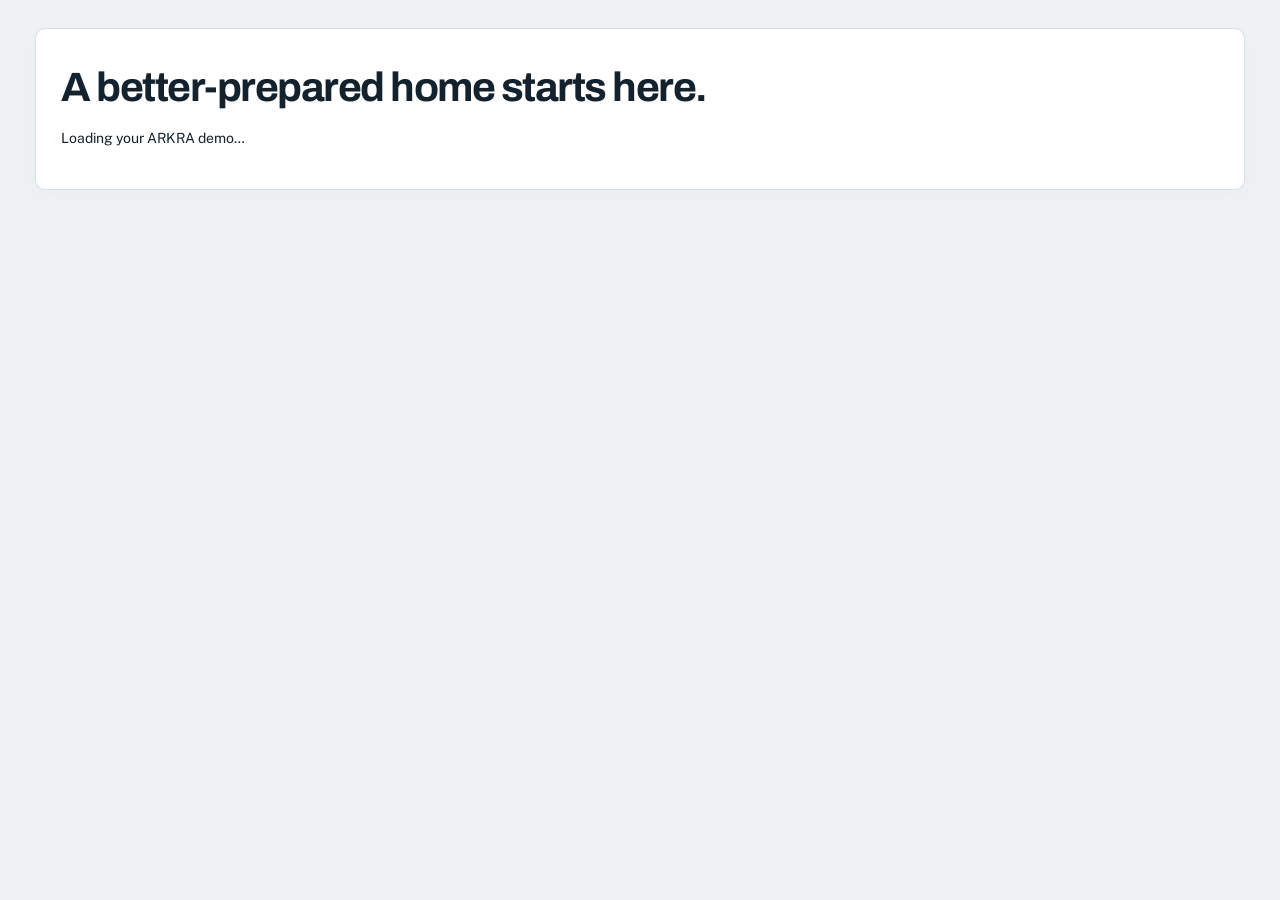
==== about/index.html @ 0b9d2a99 "Publish ARKRA website" ====
<!doctype html>
<html lang="en-GB">
  <head>
    <meta charset="utf-8" />
    <meta name="viewport" content="width=device-width,initial-scale=1" />
    <meta
      name="description"
      content="Understand your home’s climate risks and build a practical, funded resilience plan. ARKRA demo product."
    />
    <meta name="theme-color" content="#102d3b" />
    <title>ARKRA · About</title>
    <link rel="icon" href="data:," />
    <link rel="stylesheet" href="../assets/css/arkra.css?v=3" />
  </head>
  <body data-page="about">
    <a class="skip" href="#main">Skip to content</a>
    <div id="header"></div>
    <main id="main">
      <section class="card">
        <h1>A better-prepared home starts here.</h1>
        <p>Loading your ARKRA demo…</p>
        <noscript
          >Enable JavaScript to explore this interactive demo. No information is
          sent.</noscript
        >
      </section>
    </main>
    <div id="footer"></div>
    <script type="module" src="../assets/js/app.js?v=3"></script>
  </body>
</html>
---- assets/css/arkra.css ----
@import url("https://fonts.googleapis.com/css2?family=Archivo:wght@400;500;600;700;800&family=Public+Sans:wght@400;500;600;700&display=swap");
:root {
  --paper: #eef2f3;
  --card: #fff;
  --ink: #13222c;
  --muted: #566874;
  --line: #d6dee2;
  --accent: #0a5a78;
  --soft: #e4eff2;
  --nav: #102d3b;
  --a: #2e8b57;
  --b: #7fae2e;
  --c: #d9a400;
  --d: #e2741b;
  --e: #c7352b;
  --shadow: 0 5px 22px #183d4d06;
  color-scheme: light;
}
html[data-theme="dark"] {
  --paper: #101c24;
  --card: #182a35;
  --ink: #ecf3f5;
  --muted: #a9bcc7;
  --line: #334853;
  --accent: #7bd0ec;
  --soft: #213d4c;
  --nav: #0a1720;
  color-scheme: dark;
}
* {
  box-sizing: border-box;
}
body {
  margin: 0;
  background: var(--paper);
  color: var(--ink);
  font:
    14px/1.65 "Public Sans",
    sans-serif;
  font-variant-numeric: tabular-nums;
}
h1,
h2,
h3,
.wordmark,
.metric {
  font-family: Archivo, sans-serif;
  line-height: 1.15;
}
h1 {
  font-size: clamp(28px, 3.2vw, 42px);
  letter-spacing: -1.5px;
  margin: 10px 0 16px;
}
h2 {
  font-size: 23px;
  letter-spacing: -0.6px;
  margin: 0 0 16px;
}
h3 {
  font-size: 17px;
  margin: 0 0 10px;
}
p {
  margin: 0 0 14px;
}
a {
  color: var(--accent);
  text-underline-offset: 4px;
}
button,
a,
input,
select,
textarea {
  touch-action: manipulation;
}
button,
.button {
  border: 1px solid var(--line);
  border-radius: 6px;
  background: var(--card);
  color: var(--ink);
  padding: 10px 16px;
  font:
    600 13px "Public Sans",
    sans-serif;
  cursor: pointer;
  display: inline-flex;
  align-items: center;
  justify-content: center;
  gap: 10px;
  text-decoration: none;
}
button:hover,
.button:hover {
  border-color: var(--accent);
}
.primary {
  background: var(--accent);
  color: var(--card);
  border-color: var(--accent);
}
html[data-theme="dark"] .primary {
  color: #102d3b;
}
:focus-visible {
  outline: 3px solid #d9a400;
  outline-offset: 4px;
}
.skip {
  position: absolute;
  top: -100px;
}
.skip:focus {
  top: 8px;
  z-index: 9;
}
.topbar {
  background: var(--nav);
  color: white;
}
.header {
  max-width: 1400px;
  padding: 23px 40px;
  margin: auto;
  display: flex;
  align-items: center;
  gap: 42px;
}
.wordmark {
  font-size: 27px;
  color: white;
  letter-spacing: 3px;
  font-weight: 800;
  text-decoration: none;
}
.wordmark span {
  color: #79bbca;
}
.brandnote {
  font-size: 10px;
  letter-spacing: 1.8px;
  color: #b2c7cf;
  margin-top: 4px;
}
nav {
  display: flex;
  gap: 7px;
  flex: 1;
}
nav a {
  color: #b8ccd5;
  text-decoration: none;
  padding: 8px 13px;
  border-radius: 5px;
  font-size: 13px;
}
nav a.active {
  color: white;
  background: #294754;
}
nav a:hover {
  color: white;
}
.theme {
  background: transparent;
  border-color: #55727f;
  color: white;
  padding: 8px 12px;
}
.notice {
  border-bottom: 1px solid var(--line);
  color: var(--muted);
  font-size: 11px;
  padding: 9px 30px;
  text-align: center;
  background: var(--card);
}
main {
  max-width: 1320px;
  margin: 0 auto;
  padding: 35px 35px 65px;
}
.eyebrow {
  font-size: 10px;
  letter-spacing: 2px;
  font-weight: 700;
  text-transform: uppercase;
  color: var(--accent);
}
.pageintro {
  display: flex;
  justify-content: space-between;
  align-items: end;
  margin-bottom: 27px;
  gap: 20px;
}
.pageintro p {
  max-width: 700px;
  color: var(--muted);
  margin: 0;
}
.tag {
  display: inline-flex;
  align-items: center;
  border: 1px solid var(--line);
  border-radius: 4px;
  padding: 4px 8px;
  font-size: 10px;
  letter-spacing: 0.5px;
  white-space: nowrap;
  background: var(--card);
  color: var(--muted);
}
.dot {
  width: 6px;
  height: 6px;
  background: #65b9c5;
  border-radius: 50%;
  display: inline-block;
  margin-right: 7px;
}
.card {
  background: var(--card);
  border: 1px solid var(--line);
  border-radius: 9px;
  box-shadow: var(--shadow);
  padding: 25px;
}
.grid {
  display: grid;
  gap: 20px;
}
.three {
  grid-template-columns: repeat(3, 1fr);
}
.four {
  grid-template-columns: repeat(4, 1fr);
}
.two {
  grid-template-columns: repeat(2, 1fr);
}
.muted,
small {
  color: var(--muted);
}
small {
  font-size: 11px;
}
.section {
  margin-top: 30px;
}
.sectiontitle {
  display: flex;
  align-items: center;
  justify-content: space-between;
  margin-bottom: 15px;
}
.sectiontitle h2 {
  margin: 0;
}
.metric {
  font-size: 37px;
  letter-spacing: -1.4px;
  font-weight: 600;
  margin: 12px 0 6px;
}
.metric small {
  font-size: 14px;
  letter-spacing: 0;
  font-family: "Public Sans", sans-serif;
  font-weight: 400;
}
.kpi-label {
  font-size: 11px;
  color: var(--muted);
}
.pill {
  border-radius: 4px;
  padding: 4px 8px;
  font-size: 11px;
  font-weight: 700;
  color: #1a252a;
  background: var(--band);
  display: inline-block;
}
.pill.A,
.pill.B,
.pill.C {
  color: #13222c;
}
.pill.D,
.pill.E {
  color: #fff;
}
.A {
  --band: var(--a);
}
.B {
  --band: var(--b);
}
.C {
  --band: var(--c);
}
.D {
  --band: var(--d);
}
.E {
  --band: var(--e);
}
.hero {
  padding: 0;
  display: grid;
  grid-template-columns: 1.1fr 1fr;
  overflow: hidden;
}
.herocopy {
  padding: 36px;
}
.herocopy h2 {
  font-size: 34px;
  max-width: 520px;
  letter-spacing: -1px;
}
.herocopy p {
  max-width: 510px;
  color: var(--muted);
}
.heroart {
  background: #dce9ed;
  min-height: 300px;
  display: grid;
  place-items: center;
  position: relative;
}
.heroart svg {
  width: 100%;
  height: 310px;
}
.artlabel {
  position: absolute;
  bottom: 15px;
  left: 25px;
  font-size: 9px;
  letter-spacing: 1px;
  color: #375765;
}
.journey {
  display: grid;
  grid-template-columns: repeat(5, 1fr);
  padding: 22px 0;
  gap: 12px;
}
.step {
  display: flex;
  gap: 12px;
  align-items: center;
}
.stepnum {
  border: 1px solid var(--line);
  border-radius: 50%;
  width: 30px;
  height: 30px;
  display: grid;
  place-items: center;
  font-size: 11px;
  color: var(--accent);
  background: var(--card);
}
.step strong {
  font-size: 13px;
  display: block;
}
.step small {
  font-size: 10px;
}
.proto {
  position: relative;
  display: flex;
  flex-direction: column;
  min-height: 246px;
}
.proto .icon {
  font-size: 26px;
  color: var(--accent);
  margin-bottom: 20px;
}
.proto h3 {
  font-size: 20px;
}
.proto p {
  color: var(--muted);
  font-size: 12px;
}
.proto a {
  font-size: 12px;
  font-weight: 700;
  text-decoration: none;
  margin-top: auto;
}
.proto .number {
  position: absolute;
  right: 23px;
  top: 23px;
  font-size: 10px;
  letter-spacing: 1px;
  color: var(--muted);
}
.split {
  grid-template-columns: 310px minmax(0, 1fr);
  align-items: start;
}
.planlayout {
  grid-template-columns: minmax(0, 1fr) 360px;
  align-items: start;
}
.sticky {
  position: sticky;
  top: 18px;
}
.field {
  display: block;
  margin-bottom: 15px;
  font-size: 12px;
  font-weight: 600;
}
.field input,
.field select,
.field textarea {
  margin-top: 6px;
  width: 100%;
}
input,
select,
textarea {
  border: 1px solid var(--line);
  padding: 9px 10px;
  border-radius: 5px;
  background: var(--card);
  color: var(--ink);
  font:
    13px "Public Sans",
    sans-serif;
  max-width: 100%;
}
input[type="checkbox"] {
  accent-color: var(--accent);
  width: 16px;
  height: 16px;
}
input[type="range"] {
  accent-color: var(--accent);
  width: 100%;
  padding: 0;
}
fieldset {
  border: 0;
  padding: 0;
  margin: 18px 0;
}
legend {
  font-weight: 700;
  margin-bottom: 10px;
}
.check {
  display: flex;
  align-items: center;
  gap: 9px;
  font-size: 12px;
  margin: 9px 0;
}
.segmented {
  display: flex;
  gap: 5px;
  background: var(--paper);
  padding: 4px;
  border-radius: 6px;
  flex-wrap: wrap;
}
.segmented button {
  border: 0;
  background: transparent;
  padding: 8px 13px;
  font-size: 11px;
}
.segmented button.selected {
  background: var(--card);
  box-shadow: 0 1px 4px #0001;
  color: var(--accent);
}
.scorehead {
  display: flex;
  justify-content: space-between;
  gap: 20px;
}
.scorevalue {
  font-family: Archivo, sans-serif;
  font-size: 72px;
  line-height: 1;
  font-weight: 600;
  letter-spacing: -4px;
  margin: 16px 0;
}
.scorevalue small {
  font-size: 21px;
  letter-spacing: -0.5px;
}
.rangebar {
  position: relative;
  display: flex;
  height: 12px;
  border-radius: 4px;
  margin: 30px 0 23px;
}
.rangebar > span {
  width: 20%;
  background: var(--band);
  text-align: center;
  padding-top: 15px;
  font-size: 9px;
}
.marker {
  position: absolute;
  width: 3px;
  height: 22px;
  top: -5px;
  background: var(--ink);
}
.likely {
  position: absolute;
  height: 22px;
  top: -5px;
  border: 2px solid var(--ink);
  background: #ffffff55;
}
.trajectory {
  margin-top: 23px;
}
.trajectory .card {
  padding: 15px;
  box-shadow: none;
}
.trajectory .metric {
  font-size: 28px;
}
.hazard {
  border-top: 1px solid var(--line);
  padding: 18px 0;
}
.hazardtitle {
  display: flex;
  justify-content: space-between;
  font-size: 13px;
  margin-bottom: 10px;
}
.bar {
  height: 7px;
  background: var(--paper);
  border-radius: 3px;
  overflow: hidden;
  margin: 5px 0;
}
.bar i {
  display: block;
  height: 100%;
  background: var(--accent);
  border-radius: 3px;
}
.bar.area i {
  background: #a6b8c1;
}
.barlabel {
  display: flex;
  justify-content: space-between;
  font-size: 10px;
  color: var(--muted);
}
.factor {
  font-size: 10px;
  background: #e4f3e9;
  color: #28613c;
  border-radius: 3px;
  display: inline-block;
  margin: 6px 3px 0 0;
  padding: 2px 6px;
}
.factor.up {
  background: #fff0d9;
  color: #805110;
}
details {
  margin-top: 10px;
}
summary {
  font-size: 11px;
  color: var(--accent);
  cursor: pointer;
}
.epcladder {
  display: flex;
  gap: 4px;
  margin: 16px 0;
}
.epcladder span {
  padding: 4px 9px;
  color: #13222c;
  font-size: 11px;
}
.epcladder .current {
  outline: 2px solid var(--ink);
  outline-offset: 3px;
  font-weight: 700;
}
.actions {
  display: flex;
  gap: 8px;
  flex-wrap: wrap;
  align-items: center;
}
.measure {
  margin-bottom: 13px;
}
.measuretop {
  display: flex;
  gap: 15px;
  justify-content: space-between;
}
.measuretop h3 {
  font-size: 15px;
}
.measure .three {
  gap: 10px;
  margin: 14px 0;
}
.measure strong {
  font-size: 16px;
}
.measure p {
  font-size: 11px;
  color: var(--muted);
}
.lineitem {
  display: flex;
  justify-content: space-between;
  gap: 12px;
  font-size: 12px;
  margin: 10px 0;
}
.total {
  padding-top: 14px;
  border-top: 1px solid var(--line);
  font-size: 16px;
  font-weight: 700;
}
.beforeafter {
  background: var(--paper);
  padding: 15px;
  border-radius: 6px;
  margin: 18px 0;
}
.beforeafter strong {
  font-size: 23px;
}
.callout {
  border-left: 3px solid var(--accent);
  background: var(--soft);
  padding: 16px 20px;
  font-size: 12px;
  border-radius: 0 5px 5px 0;
}
.chartrow {
  display: grid;
  grid-template-columns: 110px 1fr 65px;
  gap: 12px;
  align-items: center;
  margin: 14px 0;
  font-size: 11px;
}
.chartrow .bar {
  height: 17px;
}
.chartrow .bar i {
  background: var(--band, var(--accent));
}
table {
  border-collapse: collapse;
  width: 100%;
  font-size: 12px;
  text-align: left;
}
td,
th {
  padding: 12px 10px;
  border-bottom: 1px solid var(--line);
  vertical-align: top;
}
th {
  font-size: 10px;
  color: var(--muted);
  font-weight: 600;
  text-transform: uppercase;
  letter-spacing: 0.4px;
}
.tablewrap {
  overflow-x: auto;
}
.method-table td {
  max-width: 500px;
  overflow-wrap: anywhere;
}
.method-table pre {
  white-space: pre-wrap;
  font-size: 11px;
  margin: 0;
}
.footer {
  max-width: 1250px;
  margin: 0 auto;
  padding: 20px 0 30px;
  border-top: 1px solid var(--line);
  display: flex;
  justify-content: space-between;
  color: var(--muted);
  font-size: 10px;
  gap: 20px;
}
.presentation .inputs {
  display: none;
}
.presentation .split {
  grid-template-columns: 1fr;
}
.presentation .scorevalue {
  font-size: 96px;
}
.presentation main {
  max-width: 1450px;
}
.presentation .hazard {
  padding: 12px 0;
}
.print-only {
  display: none;
}
@media (max-width: 1000px) {
  .header {
    gap: 20px;
    padding: 20px;
  }
  nav {
    gap: 0;
  }
  nav a {
    padding: 8px;
  }
  .split {
    grid-template-columns: 270px minmax(0, 1fr);
  }
  .planlayout {
    grid-template-columns: minmax(0, 1fr) 310px;
  }
  .four {
    grid-template-columns: repeat(2, 1fr);
  }
  .hero {
    grid-template-columns: 1fr 1fr;
  }
  .journey {
    gap: 7px;
  }
  .step {
    gap: 7px;
  }
}
@media (max-width: 740px) {
  main {
    padding: 25px 17px 40px;
  }
  .header {
    flex-wrap: wrap;
    padding: 15px 17px;
    gap: 15px;
  }
  .header nav {
    order: 3;
    flex-basis: 100%;
    overflow: auto;
    justify-content: space-between;
  }
  .theme {
    margin-left: auto;
  }
  .brandnote {
    font-size: 8px;
  }
  nav a {
    font-size: 11px;
    padding: 6px;
  }
  .pageintro {
    display: block;
  }
  .pageintro .tag {
    margin-top: 15px;
  }
  .hero,
  .split,
  .planlayout,
  .three,
  .two {
    grid-template-columns: 1fr;
  }
  .heroart {
    min-height: 220px;
  }
  .heroart svg {
    height: 250px;
  }
  .herocopy {
    padding: 24px;
  }
  .herocopy h2 {
    font-size: 30px;
  }
  .journey {
    grid-template-columns: 1fr 1fr;
    gap: 15px;
    margin: 8px 0;
  }
  .sticky {
    position: static;
  }
  .card {
    padding: 20px;
  }
  .four {
    gap: 10px;
  }
  .metric {
    font-size: 30px;
  }
  .scorehead {
    display: block;
  }
  .trajectory.three {
    grid-template-columns: repeat(3, 1fr);
    gap: 7px;
  }
  .trajectory .card {
    padding: 10px;
  }
  .trajectory .metric {
    font-size: 24px;
  }
  .footer {
    margin: 0 17px;
    display: block;
  }
  .measure .three {
    grid-template-columns: repeat(3, 1fr);
  }
  .notice {
    font-size: 10px;
    padding: 8px 15px;
  }
}
@media (prefers-reduced-motion: reduce) {
  * {
    scroll-behavior: auto !important;
    transition: none !important;
  }
}
@media print {
  @page {
    size: A4;
    margin: 10mm;
  }
  body {
    font-size: 9px;
    background: white;
    color: black;
  }
  .topbar,
  .notice,
  .inputs,
  .noprint,
  .footer,
  details,
  .theme {
    display: none !important;
  }
  main {
    padding: 0;
    max-width: none;
  }
  .split {
    display: block;
  }
  .card {
    box-shadow: none;
    border: 0;
    padding: 8px;
  }
  .pageintro {
    margin-bottom: 7px;
  }
  h1 {
    font-size: 24px;
  }
  .scorevalue {
    font-size: 45px;
  }
  .trajectory .card {
    border: 1px solid #ccc;
  }
  .hazard {
    padding: 6px 0;
    break-inside: avoid;
  }
  .section {
    margin-top: 8px;
  }
  .print-only {
    display: block;
  }
  .scorepage .epc-section {
    display: none;
  }
  .scorepage .two {
    grid-template-columns: 1fr;
  }
  .scorepage h2 {
    font-size: 16px;
  }
  .scorepage .bar {
    height: 4px;
  }
}
.grid > * {
  min-width: 0;
}
pre {
  white-space: pre-wrap;
  overflow-wrap: anywhere;
}
.tablewrap {
  max-width: 100%;
}
.sectiontitle {
  gap: 12px;
}
.sectiontitle small {
  text-align: right;
}
@media (max-width: 740px) {
  .sectiontitle {
    align-items: start;
    flex-wrap: wrap;
  }
  .sectiontitle small {
    text-align: left;
  }
  .scorevalue + .pill {
    margin-bottom: 7px;
  }
  .scorehead h2 {
    overflow-wrap: anywhere;
  }
}
/* Product journey */
:root {
  --radius: 10px;
}
.demo-bar {
  position: sticky;
  top: 0;
  z-index: 30;
  background: var(--card);
  border-bottom: 1px solid var(--line);
  padding: 7px 20px;
  text-align: center;
  font-size: 10px;
  color: var(--muted);
  display: flex;
  align-items: center;
  justify-content: center;
  gap: 7px;
}
.demo-dot {
  width: 6px;
  height: 6px;
  display: inline-block;
  background: #64adb9;
  border-radius: 50%;
  flex-shrink: 0;
}
.header {
  max-width: 1440px;
  padding: 20px 35px;
  gap: 28px;
}
.header nav {
  justify-content: center;
  gap: 2px;
}
.header nav a {
  font-size: 12px;
  padding: 9px 12px;
}
.header .theme {
  margin-left: auto;
}
.persona-strip {
  background: var(--card);
  border-bottom: 1px solid var(--line);
}
.persona-inner {
  max-width: 1320px;
  padding: 10px 35px;
  margin: auto;
  display: flex;
  align-items: center;
  gap: 20px;
  font-size: 11px;
}
.persona-inner label {
  margin-left: auto;
  display: flex;
  align-items: center;
  gap: 8px;
  color: var(--muted);
}
.persona-inner select {
  font-size: 11px;
  font-weight: 600;
  padding: 6px 8px;
  max-width: 360px;
  border: 0;
  background: var(--paper);
}
.persona-inner a {
  font-size: 11px;
  text-decoration: none;
}
.save-warning {
  background: #fff0d9;
  color: #654014;
  text-align: center;
  font-size: 12px;
  padding: 9px;
}
main {
  padding-top: 28px;
}
.pageintro {
  margin-bottom: 24px;
}
.pageintro h1 {
  font-size: 35px;
}
.pageintro p {
  font-size: 13px;
}
.eyebrow {
  line-height: 1.6;
}
.card {
  border-radius: var(--radius);
}
.card h2 {
  margin-top: 8px;
}
.pill,
.pill.A,
.pill.B,
.pill.C,
.pill.D,
.pill.E {
  color: var(--ink);
  background: var(--card);
  border: 1px solid var(--line);
  border-left: 5px solid var(--band);
  font-size: 11px;
}
.source-badge {
  font-size: 10px;
  font-weight: 600;
  border: 1px solid var(--line);
  color: var(--muted);
  padding: 3px 7px;
  border-radius: 4px;
  display: inline-block;
  line-height: 1.5;
}
.source-badge.official {
  background: #e4f3e9;
  border-color: #bdcfbf;
  color: #28613c;
}
.source-badge.owner {
  background: #e5f0f5;
  border-color: #b8cfd8;
  color: #14506a;
}
.source-badge.assumed {
  background: #fff2d9;
  border-color: #e3d1a9;
  color: #76531c;
}
.kpi .metric {
  font-size: 34px;
}
.kpi .metric small {
  display: block;
  margin-top: 5px;
  line-height: 1.3;
  font-size: 12px;
  font-family: "Public Sans", sans-serif;
  letter-spacing: 0;
}
.kpi .kpi-label {
  font-weight: 600;
}
.rating-value {
  font-family: Archivo, sans-serif;
  font-weight: 600;
  font-size: 78px;
  line-height: 1;
  letter-spacing: -4px;
  display: block;
}
.rating-denom {
  font-size: 19px;
  font-weight: 400;
  letter-spacing: 0;
  color: var(--muted);
}
.score-range {
  display: block;
  color: var(--muted);
  font-size: 12px;
  margin-top: 12px;
  letter-spacing: 0;
}
.score-scale {
  padding-bottom: 15px;
}
.outlook-score {
  display: grid;
  grid-template-columns: 1fr 1.2fr;
  gap: 20px;
  align-items: center;
  margin: 25px 0;
}
.outlook-score p {
  font-size: 12px;
  color: var(--muted);
  margin-top: 12px;
}
.dashboard-layout {
  grid-template-columns: minmax(0, 1fr) 325px;
  align-items: start;
}
.dashboard-layout .outlook {
  border-top: 3px solid var(--accent);
}
.confidence-line {
  display: flex;
  justify-content: space-between;
  align-items: center;
  gap: 15px;
  margin-top: 18px;
  font-size: 11px;
}
.trajectory-score {
  font-size: 25px;
  font-family: Archivo, sans-serif;
  line-height: 1.3;
  margin: 9px 0;
}
.trajectory-score small {
  display: block;
  font-family: "Public Sans", sans-serif;
  font-size: 10px;
}
.range-note {
  display: block;
  margin-top: 12px;
}
.next-step {
  background: var(--nav);
  color: white;
}
.next-step p,
.next-step small {
  color: #c1d3dc;
}
.next-step .eyebrow {
  color: #91cbdc;
}
.next-step h2 {
  font-size: 25px;
  line-height: 1.2;
}
.next-icon {
  font-size: 40px;
  color: #7ac2d5;
  margin: 15px 0;
}
.next-step .button {
  display: flex;
  background: #dbeef4;
  color: #153a4b;
  margin: 20px 0 10px;
}
.next-step .lineitem {
  font-size: 11px;
}
.next-step .lineitem strong {
  white-space: nowrap;
}
.next-step > small {
  display: block;
  font-size: 10px;
}
.energy-card h2 {
  font-size: 36px;
  margin: 14px 0;
}
.energy-card p {
  font-size: 12px;
}
.epcladder span {
  padding: 4px 8px;
}
.moment {
  border-bottom: 1px solid var(--line);
  padding: 15px 0;
  margin-bottom: 13px;
}
.moment p {
  font-size: 12px;
  margin: 12px 0 8px;
}
.moment a {
  font-size: 11px;
  font-weight: 600;
  text-decoration: none;
}
.moments-card h2 {
  font-size: 22px;
}
.hazard-meta {
  display: flex;
  justify-content: space-between;
  gap: 10px;
  font-size: 10px;
  color: var(--muted);
}
.hazard-svg {
  width: 100%;
  height: auto;
  margin: 10px 0 3px;
}
.hazard-svg text {
  fill: var(--muted);
  font:
    10px "Public Sans",
    sans-serif;
}
.hazardtitle {
  align-items: center;
  gap: 10px;
}
.drought-note {
  font-size: 11px;
  color: var(--muted);
  margin: 10px 0 0;
}
.correction-form {
  padding: 15px;
  background: var(--paper);
  border-radius: 5px;
  margin-top: 12px;
}
.check-layout {
  grid-template-columns: 260px minmax(0, 1fr);
  max-width: 1080px;
  margin: auto;
  align-items: start;
}
.check-steps ol {
  list-style: none;
  padding: 0;
  margin: 20px 0 30px;
}
.check-steps li {
  display: flex;
  align-items: center;
  gap: 12px;
  color: var(--muted);
  font-size: 12px;
  padding: 11px 0;
}
.check-steps li span {
  width: 26px;
  height: 26px;
  border: 1px solid var(--line);
  border-radius: 50%;
  display: grid;
  place-items: center;
  font-size: 10px;
}
.check-steps .current {
  color: var(--accent);
  font-weight: 700;
}
.check-steps .current span {
  background: var(--accent);
  color: var(--card);
  border-color: var(--accent);
}
.check-steps .done span {
  background: var(--soft);
  color: var(--accent);
}
.check-card {
  min-height: 440px;
  padding: 30px;
}
.check-progress {
  display: flex;
  justify-content: space-between;
  color: var(--muted);
  font-size: 11px;
}
.check-card progress {
  width: 100%;
  height: 5px;
  appearance: none;
  border: 0;
  margin: 12px 0 25px;
  accent-color: var(--accent);
}
progress::-webkit-progress-bar {
  background: var(--paper);
  border-radius: 4px;
}
progress::-webkit-progress-value {
  background: var(--accent);
  border-radius: 4px;
}
.check-card h2 {
  font-size: 27px;
  margin-bottom: 22px;
}
.check-card p {
  font-size: 13px;
}
.check-card .field {
  margin-bottom: 20px;
}
.wizard-actions {
  display: flex;
  justify-content: space-between;
  gap: 20px;
  border-top: 1px solid var(--line);
  padding-top: 20px;
  margin-top: 25px;
  margin-bottom: 12px;
}
button:disabled {
  opacity: 0.5;
  cursor: default;
}
.assisted {
  max-width: 1080px;
  margin-left: auto;
  margin-right: auto;
}
.assisted > summary {
  font-size: 13px;
  font-weight: 600;
}
.plan-presets {
  display: flex;
  gap: 8px;
  align-items: stretch;
  margin: 15px 0;
}
.preset {
  flex-direction: column;
  gap: 5px;
  flex: 1;
  align-items: start;
  padding: 12px;
}
.preset:first-child {
  border-color: var(--accent);
  background: var(--soft);
  color: var(--accent);
}
.preset small {
  font-size: 9px;
}
.measure-list .measure {
  padding: 22px;
  margin-bottom: 15px;
}
.measure.in-plan {
  border-color: var(--accent);
  box-shadow: inset 3px 0 var(--accent);
}
.measuretop h3 {
  margin-top: 6px;
  font-size: 17px;
  line-height: 1.35;
}
.measuretop .eyebrow {
  font-size: 9px;
}
.measuretop > .check {
  flex-shrink: 0;
  font-size: 11px;
  white-space: nowrap;
}
.measure-cost {
  margin: 15px 0;
}
.measure-cost strong {
  font-family: Archivo, sans-serif;
  font-size: 24px;
  margin-right: 7px;
}
.measure-effects {
  padding: 12px;
  background: var(--paper);
  border-radius: 5px;
  margin-bottom: 12px;
}
.measure-effects strong {
  display: block;
  font-size: 15px;
  margin-top: 5px;
}
.measure-effects small {
  font-size: 9px;
}
.measure details p {
  margin-top: 10px;
}
.plan-panel {
  padding: 23px;
}
.plan-panel h2 {
  font-size: 25px;
  line-height: 1.25;
}
.plan-panel .field {
  margin-top: 10px;
}
.plan-panel hr,
.card hr {
  border: 0;
  border-top: 1px solid var(--line);
  margin: 23px 0;
}
.full {
  width: 100%;
}
.block {
  display: block;
}
.small-text {
  font-size: 11px;
  margin: 10px 0;
  color: var(--muted);
}
.empty-state {
  padding: 25px 12px;
  color: var(--muted);
  text-align: center;
  font-size: 12px;
}
.empty-state h3 {
  color: var(--ink);
}
.installer {
  display: flex;
  justify-content: space-between;
  gap: 20px;
  border-top: 1px solid var(--line);
  padding: 22px 0;
  align-items: start;
}
.installer h3 {
  margin-top: 9px;
}
.installer p {
  font-size: 12px;
}
.installer small {
  font-size: 10px;
}
.installer > button {
  flex-shrink: 0;
  font-size: 11px;
}
.installer a {
  font-size: 10px;
}
.survey-details > summary {
  font-size: 13px;
  font-weight: 600;
}
.form-message {
  font-size: 12px;
  color: var(--accent);
  margin-top: 15px;
}
.svg-chart {
  width: 100%;
  height: auto;
  margin-top: 10px;
  overflow: visible;
}
.chart-label {
  fill: var(--ink);
  font:
    11px "Public Sans",
    sans-serif;
}
.chart-caption {
  fill: var(--muted);
  font:
    10px "Public Sans",
    sans-serif;
}
.passport-cover {
  display: flex;
  justify-content: space-between;
  align-items: center;
  border-top: 3px solid var(--accent);
  padding: 30px;
}
.passport-cover h2 {
  font-size: 32px;
}
.passport-stamp {
  display: flex;
  gap: 15px;
  align-items: center;
  color: var(--accent);
  font-size: 10px;
  letter-spacing: 2px;
}
.passport-stamp span {
  font-size: 60px;
}
.passport-layout {
  grid-template-columns: minmax(0, 1fr) 300px;
  align-items: start;
}
.history-chart {
  width: 100%;
  margin: 15px 0 0;
}
.passport-timeline {
  padding: 0;
  list-style: none;
  margin: 15px 0;
}
.passport-timeline li {
  position: relative;
  margin-left: 8px;
  padding: 0 0 20px 25px;
  border-left: 1px solid var(--line);
}
.passport-timeline li:before {
  content: "";
  position: absolute;
  width: 9px;
  height: 9px;
  background: var(--paper);
  border: 2px solid var(--accent);
  border-radius: 50%;
  left: -6px;
  top: 4px;
}
.passport-timeline .complete:before {
  background: var(--accent);
}
.passport-timeline strong {
  font-size: 12px;
}
.passport-timeline small {
  display: block;
  margin-top: 6px;
}
.passport-timeline p {
  font-size: 11px;
  margin: 5px 0;
}
.status {
  display: inline-block;
  border: 1px solid var(--line);
  font-size: 10px;
  padding: 3px 7px;
  border-radius: 4px;
  color: var(--muted);
  text-transform: capitalize;
}
.status.verified {
  background: var(--soft);
  color: var(--accent);
  border-color: var(--accent);
}
.status.installed {
  background: #fff2d9;
  color: #76531c;
}
.passport-entry {
  border-top: 1px solid var(--line);
  padding: 22px 0;
}
.passport-entry > .measuretop h3 {
  margin-top: 0;
}
.evidence-file {
  display: inline-flex;
  align-items: center;
  gap: 8px;
  font-size: 10px;
  border: 1px solid var(--line);
  padding: 5px 8px;
  border-radius: 5px;
  margin: 5px 5px 0 0;
  overflow-wrap: anywhere;
}
.evidence-file button {
  padding: 0 4px;
  border: 0;
  font-size: 15px;
  background: transparent;
}
.evidence-kind {
  display: inline-block;
  width: 220px;
  margin: 12px 12px 0 0;
  font-size: 10px;
  overflow-wrap: anywhere;
}
.share-card .button {
  margin-top: 13px;
}
.share-card p {
  font-size: 12px;
}
.street-svg {
  width: 100%;
  margin: 15px 0;
}
.house-band {
  font:
    700 21px Archivo,
    sans-serif;
  fill: var(--ink);
}
.community-option h2 {
  font-size: 22px;
}
.community-option .eyebrow {
  font-size: 9px;
  letter-spacing: 1px;
}
.community-option p {
  font-size: 13px;
  min-height: 64px;
}
.cost-compare {
  background: var(--paper);
  padding: 15px;
  border-radius: 5px;
}
.cost-compare strong {
  display: block;
  font-size: 25px;
  font-family: Archivo, sans-serif;
  margin-top: 6px;
}
.community-option > small {
  font-size: 10px;
  margin-top: 10px;
}
.lender-controls {
  display: grid;
  grid-template-columns: 1fr 1fr;
  gap: 30px;
  align-items: center;
}
.slider-controls .field {
  font-size: 11px;
  position: relative;
}
.slider-controls strong {
  float: right;
  color: var(--accent);
}
.slider-controls input {
  margin-top: 17px;
}
.impact-headline {
  background: var(--nav);
  color: white;
}
.impact-headline .eyebrow {
  color: #94cddd;
}
.impact-headline .metric {
  font-size: 62px;
  margin: 14px 0 8px;
}
.impact-headline h2 {
  font-size: 21px;
}
.impact-headline small {
  color: #c7d9e0;
  display: block;
  margin-top: 14px;
}
.verified-count {
  display: inline-block;
  border: 1px solid #708c97;
  border-radius: 4px;
  padding: 4px 8px;
  font-size: 11px;
}
.band-chart {
  border-bottom: 1px solid var(--line);
  padding: 14px 0;
}
.band-chart .svg-chart {
  margin-top: 5px;
}
.quarter-counts .card {
  padding: 15px;
  background: var(--paper);
  box-shadow: none;
}
.quarter-counts .metric {
  font-size: 27px;
}
.nudge-example {
  max-width: 650px;
  background: var(--soft);
  border: 1px solid var(--line);
  padding: 20px;
  border-radius: 8px;
}
.nudge-example h3 {
  margin-top: 15px;
}
.white-label-preview {
  max-width: 600px;
  border: 1px solid var(--line);
  border-radius: 9px;
  overflow: hidden;
  margin: 20px auto;
  background: var(--card);
}
.partner-head {
  background: var(--nav);
  color: white;
  padding: 17px 25px;
  display: flex;
  justify-content: space-between;
  font-size: 12px;
}
.partner-head strong {
  letter-spacing: 2px;
}
.partner-body {
  padding: 25px;
}
.partner-body h3 {
  margin: 15px 0 20px;
  font-size: 24px;
}
.partner-body .rating-value {
  font-size: 60px;
}
.partner-body .pill {
  margin: 14px 0;
}
.neutral-partner {
  --accent: #3c4b5d;
  --nav: #17283d;
  --paper: #f0f1f3;
  --card: #fff;
  --ink: #17283d;
  --muted: #546372;
  --line: #cbd0d7;
  --soft: #eceff2;
  color: var(--ink);
}
.product-hero {
  padding: 0;
  display: grid;
  grid-template-columns: 1.15fr 1fr;
  overflow: hidden;
}
.product-hero-copy {
  padding: 35px;
}
.product-hero h1 {
  font-size: 38px;
  line-height: 1.15;
  letter-spacing: -1.7px;
  margin-top: 12px;
}
.product-hero-copy > p {
  font-size: 13px;
  color: var(--muted);
  max-width: 550px;
  margin: 18px 0 22px;
}
.product-hero-art {
  background: #dce9ed;
  position: relative;
  display: flex;
  align-items: center;
  justify-content: center;
  padding: 15px;
}
.product-hero-art img {
  width: 100%;
  max-width: 560px;
}
.hero-note {
  position: absolute;
  left: 22px;
  bottom: 17px;
  color: #375765;
  font-size: 8px;
  letter-spacing: 1px;
}
.hero-trust {
  display: flex;
  gap: 15px;
  flex-wrap: wrap;
  font-size: 9px;
  color: var(--muted);
  margin-top: 22px;
}
.journey-section {
  margin-top: 25px;
}
.journey-section .sectiontitle {
  margin-bottom: 8px;
}
.journey-section h2 {
  font-size: 18px;
}
.journey-scroll {
  overflow-x: auto;
}
.journey-svg {
  width: 100%;
  min-width: 850px;
  display: block;
}
.journey-number {
  font:
    10px "Public Sans",
    sans-serif;
  fill: var(--accent);
}
.journey-name {
  font:
    600 13px "Public Sans",
    sans-serif;
  fill: var(--ink);
}
.journey-benefit {
  font:
    10px "Public Sans",
    sans-serif;
  fill: var(--muted);
}
.featured-kpi {
  border-top: 3px solid var(--accent);
}
.persona-card {
  color: var(--ink);
  text-decoration: none;
  transition: border-color 0.12s;
}
.persona-card:hover {
  border-color: var(--accent);
}
.persona-card-top {
  display: flex;
  justify-content: space-between;
  align-items: center;
  margin-bottom: 17px;
}
.avatar {
  display: inline-flex;
  align-items: center;
  justify-content: center;
  width: 39px;
  height: 39px;
  border-radius: 50%;
  background: var(--soft);
  font-size: 13px;
  font-weight: 700;
  color: var(--accent);
}
.persona-card h3 {
  font-size: 20px;
}
.persona-card > strong {
  font-size: 12px;
}
.persona-card > small {
  display: block;
  font-size: 10px;
}
.persona-card p {
  font-size: 12px;
  color: var(--muted);
  margin: 15px 0;
  min-height: 60px;
}
.persona-cta {
  display: flex;
  justify-content: space-between;
  font-weight: 600;
  color: var(--accent);
  font-size: 12px;
  border-top: 1px solid var(--line);
  padding-top: 14px;
  margin-bottom: 12px;
}
.fact .eyebrow {
  font-size: 9px;
  letter-spacing: 1px;
}
.fact h3 {
  font-size: 17px;
  line-height: 1.3;
}
.fact p {
  font-size: 12px;
}
.fact a {
  font-size: 10px;
}
.audience-icon {
  display: block;
  color: var(--accent);
  font-size: 27px;
  margin: 10px 0;
}
.audience p {
  font-size: 12px;
  color: var(--muted);
}
.audience h2 {
  font-size: 22px;
  margin-bottom: 20px;
}
.about-intro p {
  font-size: 14px;
  max-width: 1000px;
}
.competitor-table {
  min-width: 900px;
}
.competitor-table td:first-child {
  min-width: 220px;
}
.competitor-table td:first-child p {
  font-size: 10px;
  margin: 7px 0 0;
  color: var(--muted);
}
.competitor-table details {
  margin: 0;
}
.competitor-table summary {
  font-weight: 600;
  white-space: nowrap;
}
.competitor-table details p {
  min-width: 170px;
  font-size: 10px;
}
.competitor-table details small {
  display: block;
  font-size: 9px;
  margin-top: 5px;
}
.roadmap {
  padding: 0;
  list-style: none;
}
.roadmap li .stepnum {
  margin-bottom: 17px;
}
.roadmap li p {
  font-size: 12px;
  color: var(--muted);
}
.team-card h3 {
  margin: 18px 0 8px;
}
.team-card p {
  font-size: 12px;
  color: var(--muted);
}
.official-links {
  display: flex;
  gap: 15px 25px;
  flex-wrap: wrap;
  margin: 18px 0 20px;
}
.official-links a {
  font-size: 12px;
}
.data-register {
  margin-top: 12px;
}
.data-register > summary {
  font-size: 16px;
  font-weight: 600;
  text-transform: capitalize;
}
.data-register > summary .tag {
  float: right;
}
.data-register p {
  margin-top: 15px;
}
.data-register td pre {
  max-width: 400px;
  min-width: 130px;
  font-size: 10px;
}
.toast {
  position: fixed;
  bottom: 25px;
  left: 50%;
  transform: translateX(-50%);
  z-index: 100;
  background: var(--ink);
  color: var(--card);
  border: 1px solid var(--line);
  box-shadow: 0 4px 24px #0002;
  padding: 14px 22px;
  border-radius: 8px;
  font-size: 12px;
  max-width: calc(100vw - 30px);
  width: max-content;
}
.presentation .persona-strip,
.presentation .header nav,
.presentation .header .theme,
.presentation .brandnote,
.presentation .footer {
  display: none;
}
.presentation .header {
  padding: 12px 35px;
}
.presentation .pageintro h1 {
  font-size: 38px;
}
.presentation main {
  padding-top: 24px;
}
.presentation .demo-bar {
  position: static;
}
.presentation .outlook-score .rating-value {
  font-size: 84px;
}
.grid > * {
  min-width: 0;
}
[hidden] {
  display: none !important;
}
@media (max-width: 1100px) {
  .header {
    gap: 15px;
    padding: 17px 25px;
  }
  .header nav a {
    font-size: 11px;
    padding: 8px;
  }
  .dashboard-layout {
    grid-template-columns: minmax(0, 1fr) 290px;
  }
  .product-hero-copy {
    padding: 27px;
  }
  .product-hero h1 {
    font-size: 32px;
  }
  .check-layout {
    grid-template-columns: 230px minmax(0, 1fr);
  }
  .lender-controls {
    grid-template-columns: 1fr;
  }
  .community-option p {
    min-height: 0;
  }
  .epcladder {
    gap: 3px;
  }
  .epcladder span {
    padding: 3px 7px;
  }
  .plan-presets {
    flex-wrap: wrap;
  }
}
@media (max-width: 740px) {
  .demo-bar {
    font-size: 9px;
    padding: 6px 12px;
    line-height: 1.5;
  }
  .header {
    padding: 14px 17px;
  }
  .header nav {
    justify-content: space-between;
    flex-basis: 100%;
    order: 3;
  }
  .header nav a {
    font-size: 10px;
    padding: 6px 7px;
    text-align: center;
  }
  .persona-inner {
    padding: 9px 17px;
    gap: 8px;
    flex-wrap: wrap;
  }
  .persona-context {
    display: none;
  }
  .persona-inner label {
    margin: 0;
    font-size: 10px;
    flex: 1;
    min-width: 0;
  }
  .persona-inner select {
    max-width: 240px;
    width: 100%;
    min-width: 0;
    font-size: 10px;
  }
  .persona-inner > a {
    font-size: 10px;
  }
  .pageintro h1 {
    font-size: 29px;
  }
  .pageintro p {
    font-size: 12px;
  }
  .dashboard-layout,
  .check-layout,
  .passport-layout,
  .lender-controls,
  .product-hero {
    grid-template-columns: 1fr;
  }
  .check-steps {
    display: none;
  }
  .check-card {
    padding: 20px;
  }
  .check-card h2 {
    font-size: 25px;
  }
  .outlook-score {
    grid-template-columns: 1fr;
    gap: 12px;
    margin: 20px 0;
  }
  .rating-value {
    font-size: 65px;
  }
  .outlook-score p {
    margin-bottom: 0;
  }
  .confidence-line {
    align-items: start;
  }
  .confidence-line > a {
    flex-shrink: 0;
    font-size: 10px;
  }
  .trajectory.three {
    grid-template-columns: repeat(3, minmax(0, 1fr));
  }
  .trajectory .card {
    padding: 9px;
  }
  .trajectory .pill {
    font-size: 9px;
    padding: 3px 5px;
    line-height: 1.3;
  }
  .trajectory-score {
    font-size: 24px;
  }
  .trajectory-score small {
    font-size: 9px;
  }
  .hazardtitle {
    flex-wrap: wrap;
  }
  .summary-strip.four {
    grid-template-columns: repeat(2, minmax(0, 1fr));
  }
  .kpi {
    padding: 15px;
  }
  .kpi .metric {
    font-size: 29px;
  }
  .kpi .metric small {
    font-size: 10px;
  }
  .plan-presets {
    gap: 5px;
  }
  .plan-presets .preset {
    padding: 10px 8px;
  }
  .preset strong {
    font-size: 11px;
  }
  .measure-list .measure {
    padding: 17px;
  }
  .measuretop {
    flex-wrap: wrap;
    gap: 10px;
  }
  .measuretop > .check {
    margin: 0;
  }
  .measuretop h3 {
    font-size: 16px;
  }
  .measure-effects.three {
    grid-template-columns: repeat(3, minmax(0, 1fr));
  }
  .measure-effects strong {
    font-size: 13px;
  }
  .installer {
    display: block;
  }
  .installer button {
    margin-top: 15px;
  }
  .passport-cover {
    padding: 20px;
    gap: 15px;
  }
  .passport-cover h2 {
    font-size: 25px;
  }
  .passport-stamp {
    display: none;
  }
  .passport-timeline strong {
    font-size: 11px;
  }
  .street-svg .chart-label {
    font-size: 12px;
  }
  .slider-controls.two {
    grid-template-columns: 1fr;
    gap: 10px;
  }
  .quarter-counts.three {
    grid-template-columns: repeat(3, minmax(0, 1fr));
    gap: 5px;
  }
  .quarter-counts .card {
    padding: 10px;
  }
  .quarter-counts .metric {
    font-size: 24px;
  }
  .quarter-counts small {
    font-size: 9px;
  }
  .impact-headline .metric {
    font-size: 49px;
  }
  .product-hero-copy {
    padding: 24px;
  }
  .product-hero h1 {
    font-size: 32px;
  }
  .product-hero-copy > p {
    font-size: 12px;
  }
  .product-hero-art {
    min-height: 230px;
  }
  .product-hero-art img {
    height: 230px;
  }
  .hero-trust {
    font-size: 9px;
    gap: 8px;
  }
  .journey-svg {
    min-width: 930px;
  }
  .journey-section .sectiontitle {
    display: block;
  }
  .journey-section small {
    display: block;
    margin-top: 8px;
  }
  .journey-name {
    font-size: 14px;
  }
  .journey-benefit {
    font-size: 11px;
  }
  .persona-card p {
    min-height: 0;
  }
  .data-register {
    padding: 16px;
  }
  .data-register > summary {
    font-size: 14px;
  }
  .data-register .tag {
    font-size: 9px;
  }
  .footer {
    padding-top: 20px;
  }
  .footer > div {
    margin-top: 12px;
  }
  .presentation main {
    padding: 17px;
  }
  .presentation .pageintro h1 {
    font-size: 30px;
  }
}
@media print {
  .demo-bar,
  .persona-strip,
  .save-warning,
  .toast,
  .share-card,
  .demo-form,
  .assisted,
  .moments-card {
    display: none !important;
  }
  .dashboard-layout {
    display: block;
  }
  .dashboard-layout > aside,
  .print-secondary {
    display: none !important;
  }
  .dashboard-layout .outlook-score {
    grid-template-columns: 1fr 1fr;
    margin: 10px 0;
  }
  .outlook-score .rating-value {
    font-size: 42px;
  }
  .dashboard-layout .outlook {
    border: 0;
  }
  .confidence-line {
    margin-top: 8px;
  }
  .score-scale .rangebar {
    margin-top: 16px;
  }
  .trajectory {
    margin-top: 10px;
  }
  .hazard-section .hazard {
    padding: 6px 0;
  }
  .hazard-svg {
    max-height: 30px;
    margin: 3px 0;
  }
  .hazard-section .hazardtitle {
    margin-bottom: 2px;
  }
  .hazard-section .source-badge,
  .factor {
    font-size: 8px;
    padding: 1px 4px;
  }
  .hazard-section h2 {
    font-size: 16px;
  }
  .range-note {
    font-size: 8px;
  }
  .outlook .callout {
    padding: 6px 10px;
    font-size: 9px;
  }
  .outlook .segmented {
    display: none;
  }
  .score-range {
    font-size: 9px;
  }
  .outlook .actions,
  .print-secondary {
    display: none !important;
  }
  .passport-cover {
    padding: 8px;
  }
  .passport-layout {
    display: block;
  }
  .passport-entry {
    break-inside: avoid;
    padding: 8px 0;
  }
  .passport-entry input[type="file"],
  .passport-entry .evidence-kind {
    display: none;
  }
  .passport-entry .field input,
  .passport-entry .field select {
    border: 0;
    padding: 0;
  }
  .passport-stamp {
    display: none;
  }
}
.epcladder span {
  color: #000;
}
.white-label-preview.neutral-partner .primary {
  color: #fff;
  background: #3c4b5d;
}
.passport-cover .passport-reduction {
  font-size: 12px;
  margin: 18px 0 0;
  color: var(--muted);
}
.passport-reduction strong {
  color: var(--ink);
}
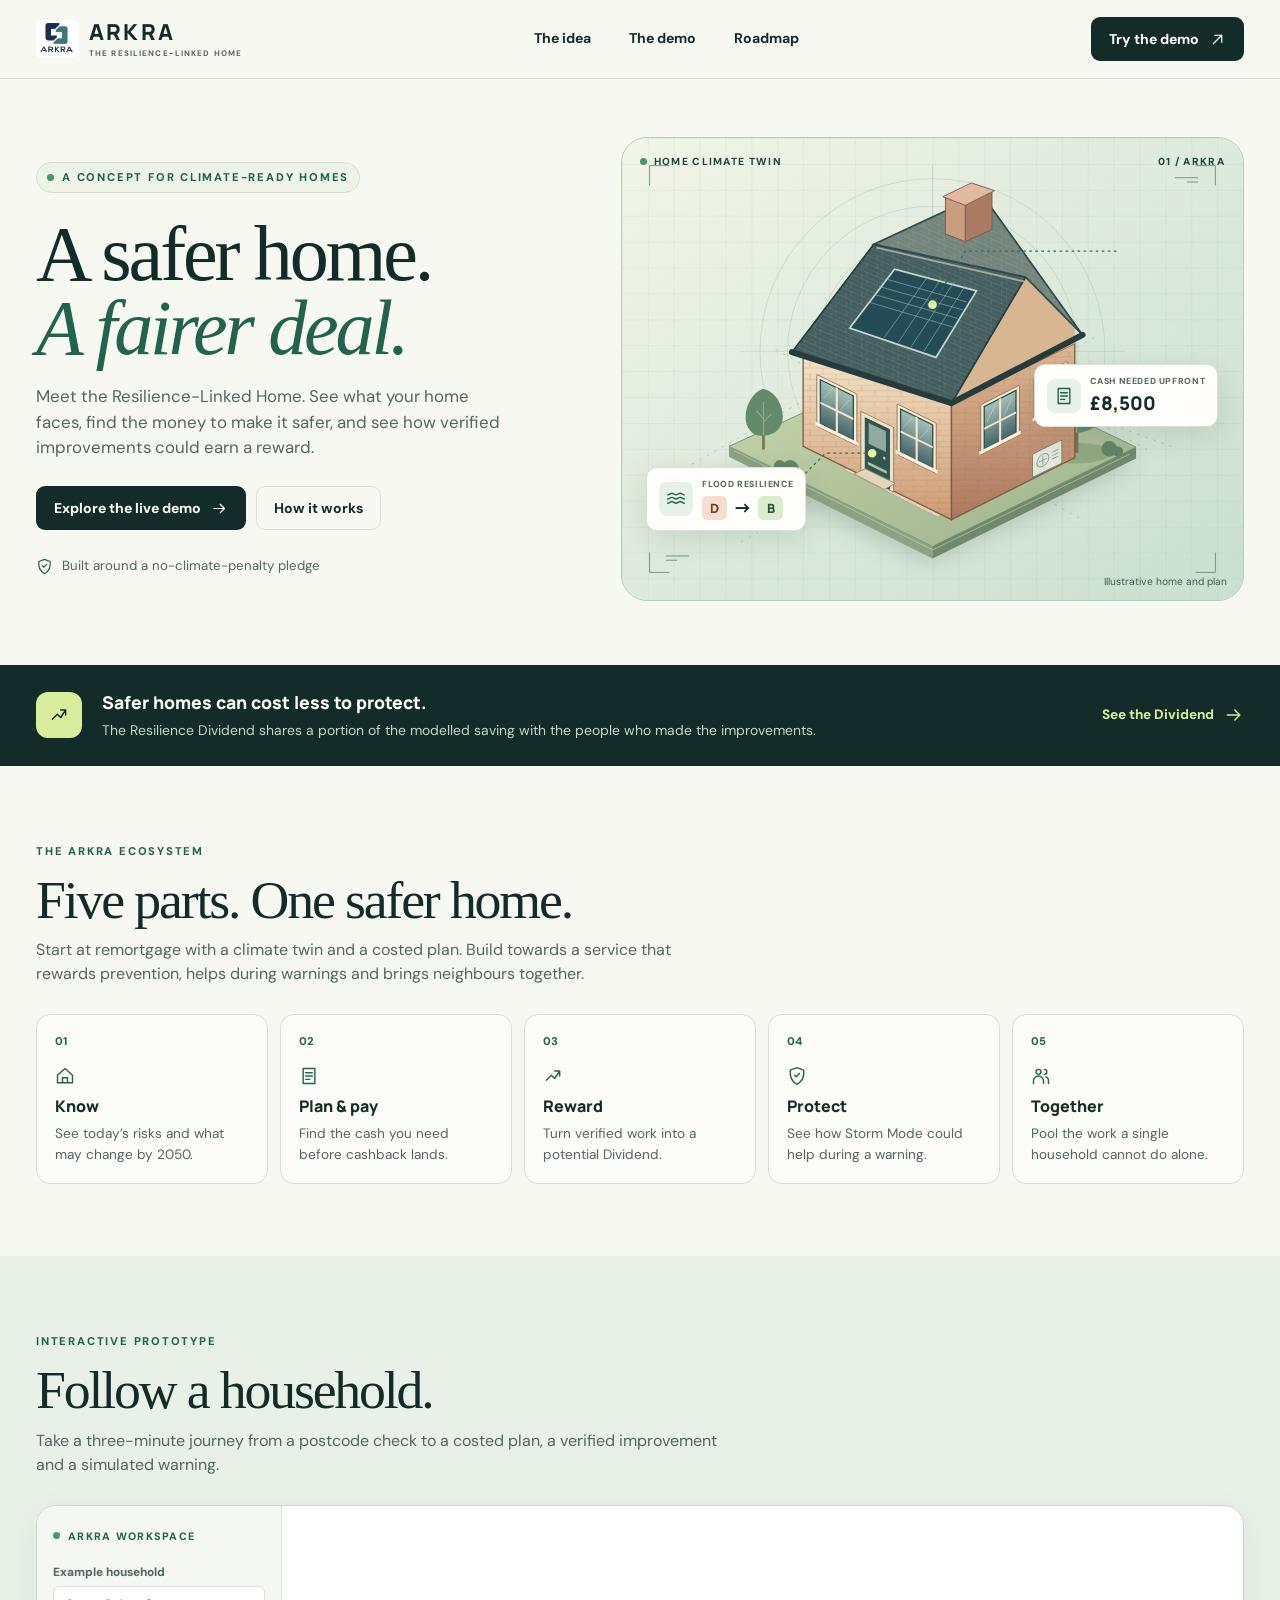
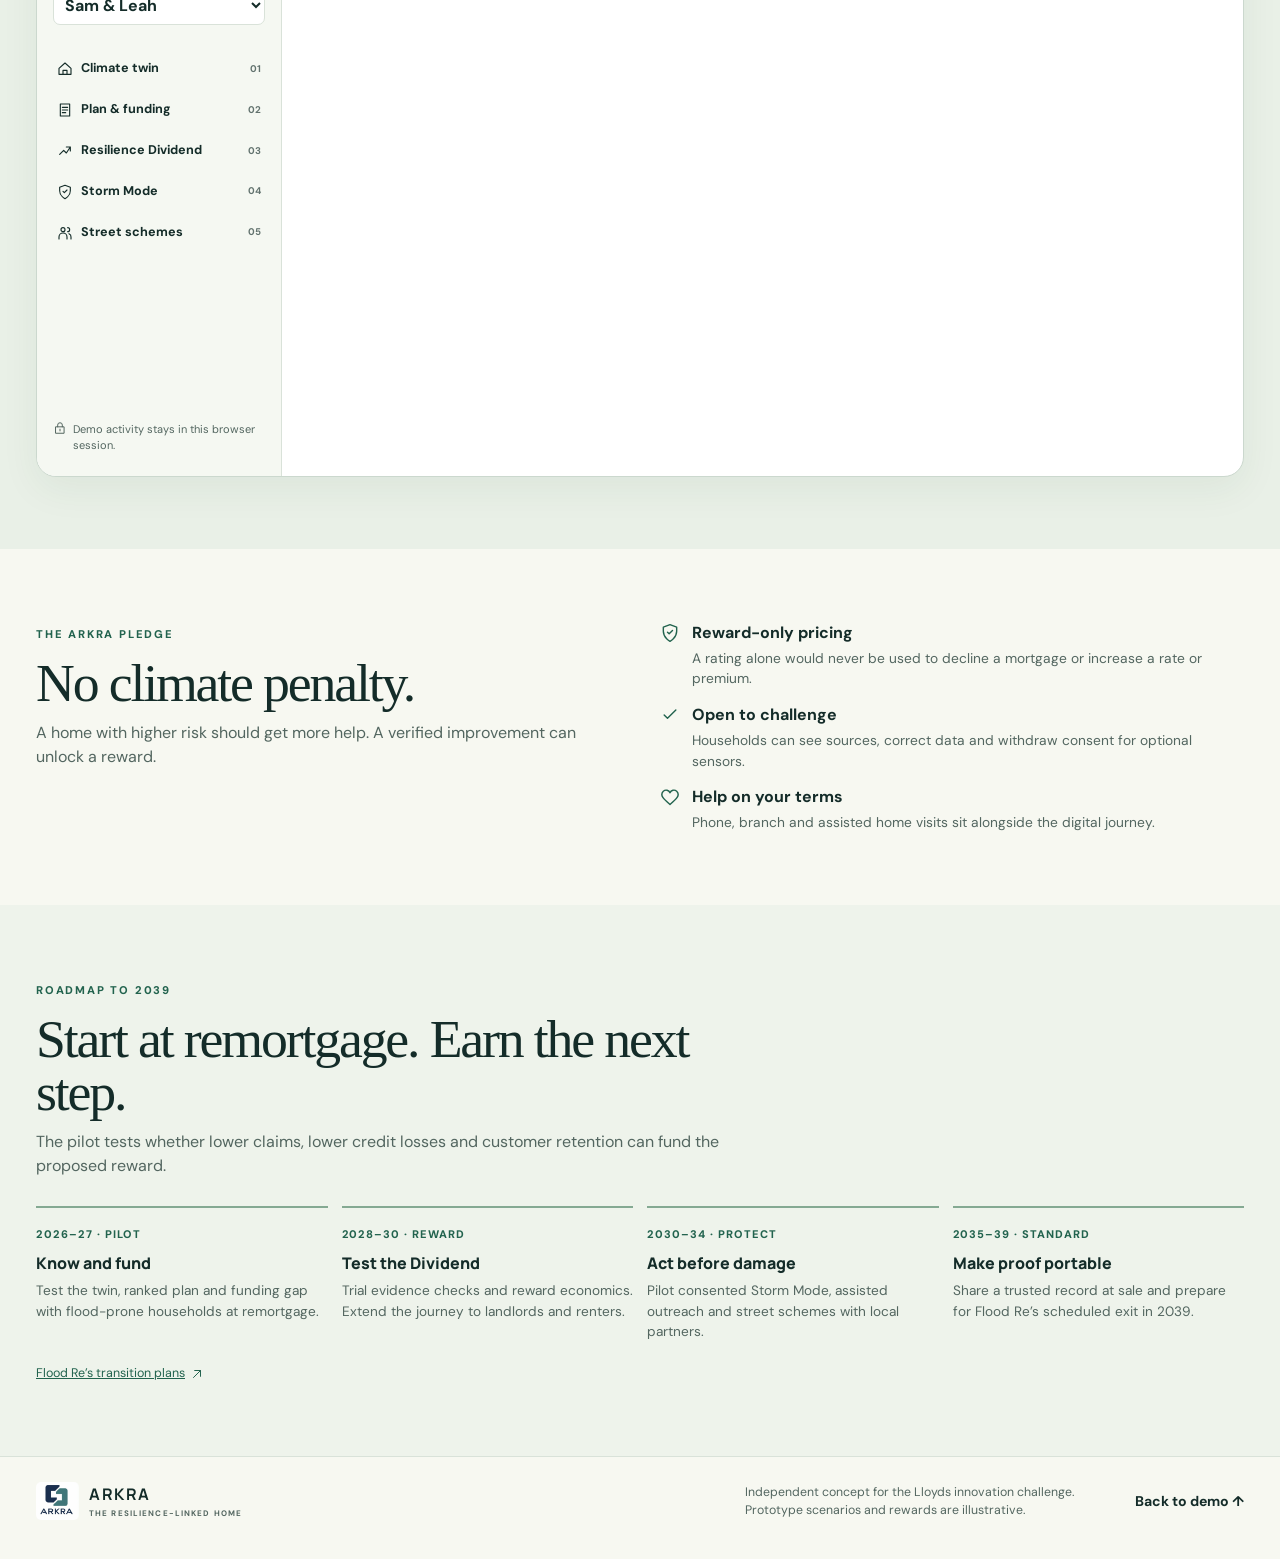
==== commit a8d10330: "Publish the Resilience-Linked Home experience" ====
--- a/about/index.html
+++ b/about/index.html
@@ -1,31 +1,10 @@
 <!doctype html>
 <html lang="en-GB">
-  <head>
-    <meta charset="utf-8" />
-    <meta name="viewport" content="width=device-width,initial-scale=1" />
-    <meta
-      name="description"
-      content="Understand your home’s climate risks and build a practical, funded resilience plan. ARKRA demo product."
-    />
-    <meta name="theme-color" content="#102d3b" />
-    <title>ARKRA · About</title>
-    <link rel="icon" href="data:," />
-    <link rel="stylesheet" href="../assets/css/arkra.css?v=3" />
-  </head>
-  <body data-page="about">
-    <a class="skip" href="#main">Skip to content</a>
-    <div id="header"></div>
-    <main id="main">
-      <section class="card">
-        <h1>A better-prepared home starts here.</h1>
-        <p>Loading your ARKRA demo…</p>
-        <noscript
-          >Enable JavaScript to explore this interactive demo. No information is
-          sent.</noscript
-        >
-      </section>
-    </main>
-    <div id="footer"></div>
-    <script type="module" src="../assets/js/app.js?v=3"></script>
-  </body>
+<head>
+  <meta charset="utf-8">
+  <meta name="viewport" content="width=device-width, initial-scale=1">
+  <meta http-equiv="refresh" content="0; url=../#idea">
+  <title>ARKRA · The Resilience-Linked Home</title>
+</head>
+<body><p><a href="../#idea">Continue to the ARKRA experience</a></p></body>
 </html>
